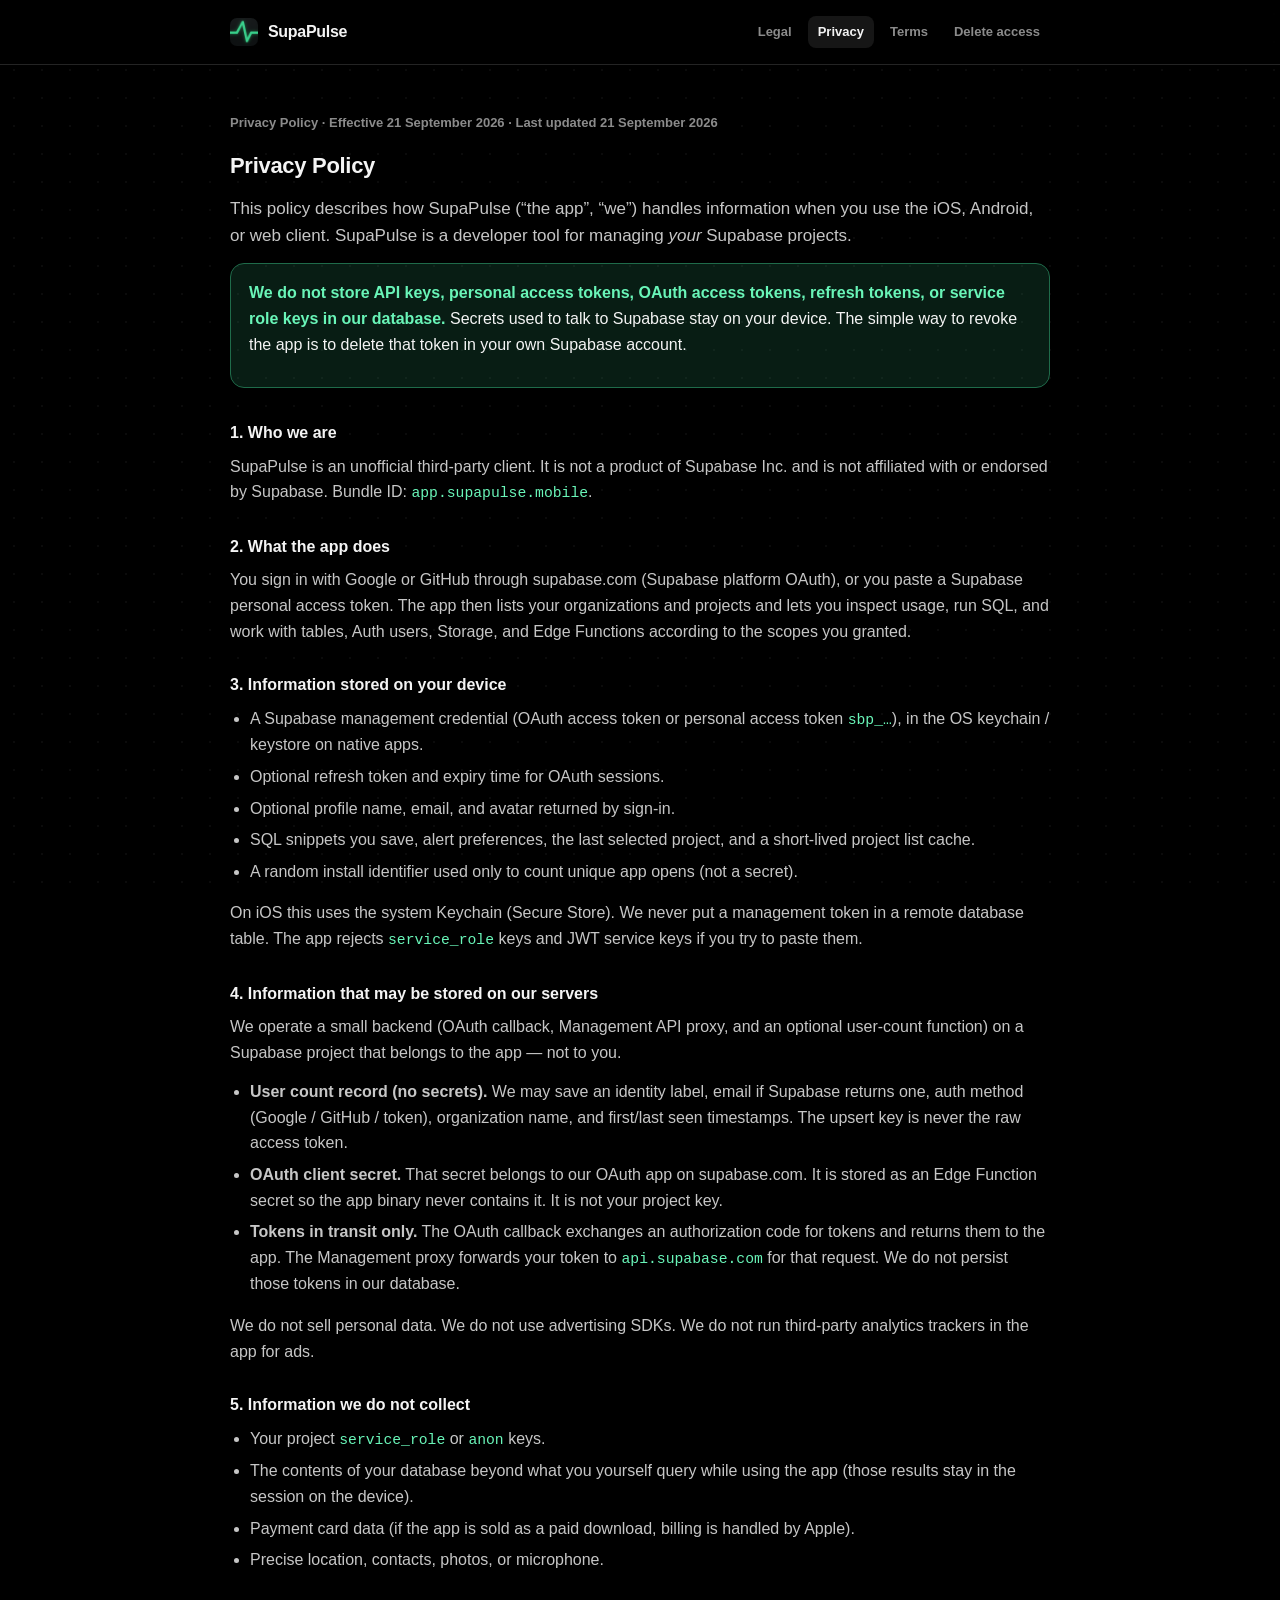
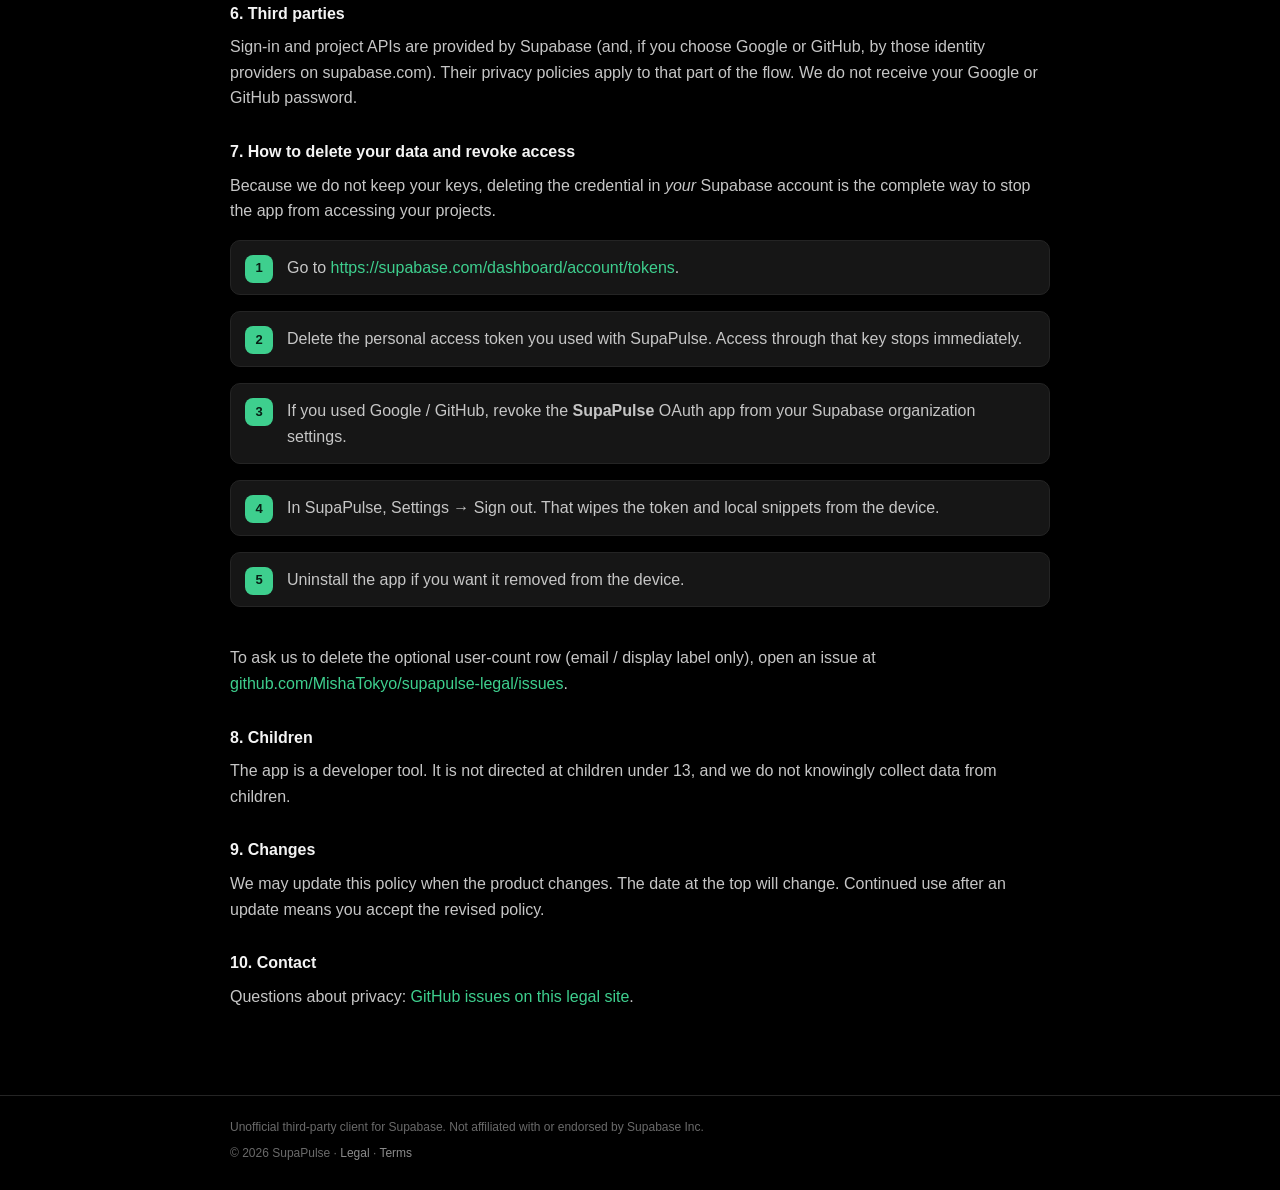
==== privacy.html @ 29752753 "Add SupaPulse legal, privacy, and terms pages for App Store review. Co-authored-by: Cursor <cursorag" ====
<!DOCTYPE html>
<html lang="en">
<head>
  <meta charset="utf-8" />
  <meta name="viewport" content="width=device-width, initial-scale=1" />
  <title>Privacy Policy — SupaPulse</title>
  <meta name="description" content="SupaPulse privacy policy. Access tokens are stored on your device, not in our database." />
  <link rel="icon" href="./favicon.png" />
  <link rel="apple-touch-icon" href="./icon.png" />
  <link rel="stylesheet" href="./styles.css" />
</head>
<body>
  <div class="dots" aria-hidden="true"></div>
  <div class="page">
    <header class="nav">
      <div class="nav-inner">
        <a class="brand" href="./">
          <img src="./icon.png" alt="" width="28" height="28" />
          SupaPulse
        </a>
        <nav class="nav-links">
          <a href="./">Legal</a>
          <a class="active" href="./privacy.html">Privacy</a>
          <a href="./terms.html">Terms</a>
          <a href="./#delete">Delete access</a>
        </nav>
      </div>
    </header>

    <main class="main legal">
      <div class="wrap">
        <p class="updated">Privacy Policy · Effective 21 September 2026 · Last updated 21 September 2026</p>
        <h2>Privacy Policy</h2>
        <p class="lead">
          This policy describes how SupaPulse (“the app”, “we”) handles information when you use the iOS, Android, or web client.
          SupaPulse is a developer tool for managing <em>your</em> Supabase projects.
        </p>

        <div class="notice">
          <p>
            <strong>We do not store API keys, personal access tokens, OAuth access tokens, refresh tokens, or service role keys in our database.</strong>
            Secrets used to talk to Supabase stay on your device. The simple way to revoke the app is to delete that token in your own Supabase account.
          </p>
        </div>

        <section>
          <h3>1. Who we are</h3>
          <p>
            SupaPulse is an unofficial third-party client. It is not a product of Supabase Inc. and is not affiliated with or endorsed by Supabase.
            Bundle ID: <span class="mono">app.supapulse.mobile</span>.
          </p>
        </section>

        <section>
          <h3>2. What the app does</h3>
          <p>
            You sign in with Google or GitHub through supabase.com (Supabase platform OAuth), or you paste a Supabase personal access token.
            The app then lists your organizations and projects and lets you inspect usage, run SQL, and work with tables, Auth users, Storage, and Edge Functions
            according to the scopes you granted.
          </p>
        </section>

        <section>
          <h3>3. Information stored on your device</h3>
          <ul>
            <li>A Supabase management credential (OAuth access token or personal access token <span class="mono">sbp_…</span>), in the OS keychain / keystore on native apps.</li>
            <li>Optional refresh token and expiry time for OAuth sessions.</li>
            <li>Optional profile name, email, and avatar returned by sign-in.</li>
            <li>SQL snippets you save, alert preferences, the last selected project, and a short-lived project list cache.</li>
            <li>A random install identifier used only to count unique app opens (not a secret).</li>
          </ul>
          <p>
            On iOS this uses the system Keychain (Secure Store). We never put a management token in a remote database table.
            The app rejects <span class="mono">service_role</span> keys and JWT service keys if you try to paste them.
          </p>
        </section>

        <section>
          <h3>4. Information that may be stored on our servers</h3>
          <p>
            We operate a small backend (OAuth callback, Management API proxy, and an optional user-count function) on a Supabase project that belongs to the app — not to you.
          </p>
          <ul>
            <li>
              <strong>User count record (no secrets).</strong> We may save an identity label, email if Supabase returns one, auth method (Google / GitHub / token), organization name, and first/last seen timestamps.
              The upsert key is never the raw access token.
            </li>
            <li>
              <strong>OAuth client secret.</strong> That secret belongs to our OAuth app on supabase.com. It is stored as an Edge Function secret so the app binary never contains it. It is not your project key.
            </li>
            <li>
              <strong>Tokens in transit only.</strong> The OAuth callback exchanges an authorization code for tokens and returns them to the app. The Management proxy forwards your token to <span class="mono">api.supabase.com</span> for that request. We do not persist those tokens in our database.
            </li>
          </ul>
          <p>We do not sell personal data. We do not use advertising SDKs. We do not run third-party analytics trackers in the app for ads.</p>
        </section>

        <section>
          <h3>5. Information we do not collect</h3>
          <ul>
            <li>Your project <span class="mono">service_role</span> or <span class="mono">anon</span> keys.</li>
            <li>The contents of your database beyond what you yourself query while using the app (those results stay in the session on the device).</li>
            <li>Payment card data (if the app is sold as a paid download, billing is handled by Apple).</li>
            <li>Precise location, contacts, photos, or microphone.</li>
          </ul>
        </section>

        <section>
          <h3>6. Third parties</h3>
          <p>
            Sign-in and project APIs are provided by Supabase (and, if you choose Google or GitHub, by those identity providers on supabase.com).
            Their privacy policies apply to that part of the flow. We do not receive your Google or GitHub password.
          </p>
        </section>

        <section>
          <h3>7. How to delete your data and revoke access</h3>
          <p>
            Because we do not keep your keys, deleting the credential in <em>your</em> Supabase account is the complete way to stop the app from accessing your projects.
          </p>
          <ol class="steps">
            <li>Go to <a href="https://supabase.com/dashboard/account/tokens" rel="noopener">https://supabase.com/dashboard/account/tokens</a>.</li>
            <li>Delete the personal access token you used with SupaPulse. Access through that key stops immediately.</li>
            <li>If you used Google / GitHub, revoke the <strong>SupaPulse</strong> OAuth app from your Supabase organization settings.</li>
            <li>In SupaPulse, Settings → Sign out. That wipes the token and local snippets from the device.</li>
            <li>Uninstall the app if you want it removed from the device.</li>
          </ol>
          <p>
            To ask us to delete the optional user-count row (email / display label only), open an issue at
            <a href="https://github.com/MishaTokyo/supapulse-legal/issues">github.com/MishaTokyo/supapulse-legal/issues</a>.
          </p>
        </section>

        <section>
          <h3>8. Children</h3>
          <p>The app is a developer tool. It is not directed at children under 13, and we do not knowingly collect data from children.</p>
        </section>

        <section>
          <h3>9. Changes</h3>
          <p>We may update this policy when the product changes. The date at the top will change. Continued use after an update means you accept the revised policy.</p>
        </section>

        <section>
          <h3>10. Contact</h3>
          <p>
            Questions about privacy: <a href="https://github.com/MishaTokyo/supapulse-legal/issues">GitHub issues on this legal site</a>.
          </p>
        </section>
      </div>
    </main>

    <footer class="footer">
      <div class="wrap">
        <span>Unofficial third-party client for Supabase. Not affiliated with or endorsed by Supabase Inc.</span>
        <span>© 2026 SupaPulse · <a href="./">Legal</a> · <a href="./terms.html">Terms</a></span>
      </div>
    </footer>
  </div>
</body>
</html>
---- styles.css ----
:root {
  --bg: #000000;
  --bg-elevated: #0c0c0c;
  --surface: #161616;
  --surface-hover: #1d1d1d;
  --border: #242424;
  --border-strong: #2f2f2f;
  --brand: #3ecf8e;
  --brand-dim: #1f6b4a;
  --brand-soft: rgba(62, 207, 142, 0.14);
  --brand-glow: rgba(62, 207, 142, 0.22);
  --metric: #69f5b8;
  --text: #f4f4f4;
  --text-secondary: #c6c6c6;
  --muted: #8b8b8b;
  --faint: #6a6a6a;
  --danger: #f2555a;
  --on-brand: #082015;
  --login-from: #3ecf8e;
  --login-to: #1f9a66;
  --radius: 10px;
  --radius-lg: 14px;
  --max: 820px;
}

* {
  box-sizing: border-box;
}

html {
  scroll-behavior: smooth;
}

body {
  margin: 0;
  min-height: 100vh;
  background: var(--bg);
  color: var(--text);
  font-family: -apple-system, BlinkMacSystemFont, "Segoe UI", Inter, Roboto, Helvetica, Arial, sans-serif;
  font-size: 16px;
  line-height: 1.6;
  -webkit-font-smoothing: antialiased;
}

a {
  color: var(--brand);
  text-decoration: none;
}

a:hover {
  text-decoration: underline;
}

.dots {
  position: fixed;
  inset: 0;
  pointer-events: none;
  z-index: 0;
  background-image: radial-gradient(rgba(255, 255, 255, 0.045) 0.9px, transparent 1.1px);
  background-size: 28px 28px;
}

.page {
  position: relative;
  z-index: 1;
  min-height: 100vh;
  display: flex;
  flex-direction: column;
}

.nav {
  border-bottom: 1px solid var(--border);
  background: rgba(0, 0, 0, 0.72);
  backdrop-filter: blur(16px);
  position: sticky;
  top: 0;
  z-index: 10;
}

.nav-inner,
.wrap {
  width: min(var(--max), calc(100% - 40px));
  margin: 0 auto;
}

.nav-inner {
  display: flex;
  align-items: center;
  justify-content: space-between;
  gap: 16px;
  min-height: 64px;
}

.brand {
  display: flex;
  align-items: center;
  gap: 10px;
  color: var(--text);
  text-decoration: none;
  font-weight: 700;
  letter-spacing: -0.3px;
}

.brand:hover {
  text-decoration: none;
}

.brand img,
.brand-mark {
  width: 28px;
  height: 28px;
  border-radius: 7px;
}

.nav-links {
  display: flex;
  flex-wrap: wrap;
  gap: 6px;
  justify-content: flex-end;
}

.nav-links a {
  color: var(--muted);
  font-size: 13px;
  font-weight: 600;
  padding: 6px 10px;
  border-radius: 8px;
}

.nav-links a:hover,
.nav-links a.active {
  color: var(--text);
  background: var(--surface);
  text-decoration: none;
}

.hero {
  position: relative;
  overflow: hidden;
  background: linear-gradient(135deg, var(--login-from) 12%, var(--login-to) 100%);
  color: #fff;
  padding: 72px 0 64px;
}

.hero .dots {
  position: absolute;
  background-image: radial-gradient(rgba(255, 255, 255, 0.22) 0.9px, transparent 1.1px);
}

.hero .wrap {
  position: relative;
  z-index: 1;
  text-align: center;
}

.pulse {
  width: 88px;
  height: 88px;
  margin: 0 auto 12px;
}

.hero h1 {
  margin: 0;
  font-size: clamp(32px, 6vw, 42px);
  letter-spacing: -0.9px;
  font-weight: 700;
}

.hero .tagline {
  margin: 12px 0 0;
  font-size: 20px;
  font-weight: 600;
  line-height: 1.4;
}

.hero .modules {
  margin: 14px 0 0;
  color: rgba(8, 32, 21, 0.48);
  font-size: 12px;
  font-weight: 700;
  letter-spacing: 0.4px;
}

.hero-actions {
  display: flex;
  flex-wrap: wrap;
  justify-content: center;
  gap: 10px;
  margin-top: 28px;
}

.btn {
  display: inline-flex;
  align-items: center;
  justify-content: center;
  min-height: 44px;
  padding: 10px 18px;
  border-radius: 10px;
  font-weight: 700;
  font-size: 15px;
  text-decoration: none;
  border: 1px solid transparent;
}

.btn:hover {
  text-decoration: none;
}

.btn-white {
  background: #fff;
  color: var(--on-brand);
}

.btn-dark {
  background: #111;
  color: #fff;
  border-color: rgba(8, 32, 21, 0.2);
}

.btn-ghost {
  background: transparent;
  color: #fff;
  border-color: rgba(255, 255, 255, 0.28);
}

.main {
  flex: 1;
  padding: 48px 0 72px;
}

h2 {
  margin: 0 0 12px;
  font-size: 22px;
  letter-spacing: -0.3px;
}

h3 {
  margin: 28px 0 8px;
  font-size: 16px;
  color: var(--text);
}

p,
li {
  color: var(--text-secondary);
}

.lead {
  font-size: 17px;
  color: var(--text-secondary);
  margin: 0 0 28px;
}

.updated {
  color: var(--muted);
  font-size: 13px;
  font-weight: 600;
  margin: 0 0 24px;
}

.grid {
  display: grid;
  grid-template-columns: repeat(auto-fit, minmax(220px, 1fr));
  gap: 12px;
  margin: 24px 0 36px;
}

.card {
  background: var(--surface);
  border: 1px solid var(--border);
  border-radius: var(--radius-lg);
  padding: 16px 16px 14px;
}

.card h3 {
  margin: 0 0 6px;
  font-size: 15px;
}

.card p {
  margin: 0;
  font-size: 14px;
  color: var(--muted);
}

.card .kicker {
  color: var(--brand);
  font-size: 12px;
  font-weight: 700;
  letter-spacing: 0.3px;
  margin-bottom: 8px;
}

.notice {
  background: var(--brand-soft);
  border: 1px solid var(--brand-dim);
  border-radius: var(--radius-lg);
  padding: 16px 18px;
  margin: 8px 0 32px;
}

.notice strong {
  color: var(--metric);
}

.notice p {
  margin: 0;
  color: var(--text);
}

.steps {
  display: grid;
  gap: 10px;
  margin: 16px 0 32px;
  padding: 0;
  list-style: none;
  counter-reset: step;
}

.steps li {
  counter-increment: step;
  background: var(--surface);
  border: 1px solid var(--border);
  border-radius: var(--radius);
  padding: 14px 16px 14px 56px;
  position: relative;
  color: var(--text-secondary);
}

.steps li::before {
  content: counter(step);
  position: absolute;
  left: 14px;
  top: 14px;
  width: 28px;
  height: 28px;
  border-radius: 8px;
  background: var(--brand);
  color: var(--on-brand);
  font-weight: 700;
  font-size: 13px;
  display: flex;
  align-items: center;
  justify-content: center;
}

.legal p {
  margin: 0 0 14px;
}

.legal ul {
  margin: 0 0 16px;
  padding-left: 20px;
}

.legal li {
  margin: 0 0 6px;
}

.legal section {
  margin-bottom: 8px;
}

hr {
  border: 0;
  border-top: 1px solid var(--border);
  margin: 36px 0;
}

.footer {
  border-top: 1px solid var(--border);
  padding: 22px 0 28px;
  color: var(--faint);
  font-size: 12px;
  line-height: 1.5;
}

.footer .wrap {
  display: flex;
  flex-direction: column;
  gap: 8px;
}

.footer a {
  color: var(--muted);
}

code,
.mono {
  font-family: ui-monospace, SFMono-Regular, Menlo, Monaco, Consolas, "Liberation Mono", monospace;
  font-size: 0.92em;
  color: var(--metric);
}

.pill-row {
  display: flex;
  flex-wrap: wrap;
  gap: 8px;
  margin: 16px 0 0;
}

.pill {
  background: var(--surface);
  border: 1px solid var(--brand-dim);
  color: var(--brand);
  border-radius: 8px;
  padding: 6px 10px;
  font-size: 12px;
  font-weight: 700;
}

@media (max-width: 640px) {
  .nav-inner {
    flex-direction: column;
    align-items: flex-start;
    padding: 12px 0;
  }

  .hero {
    padding: 48px 0 40px;
  }
}
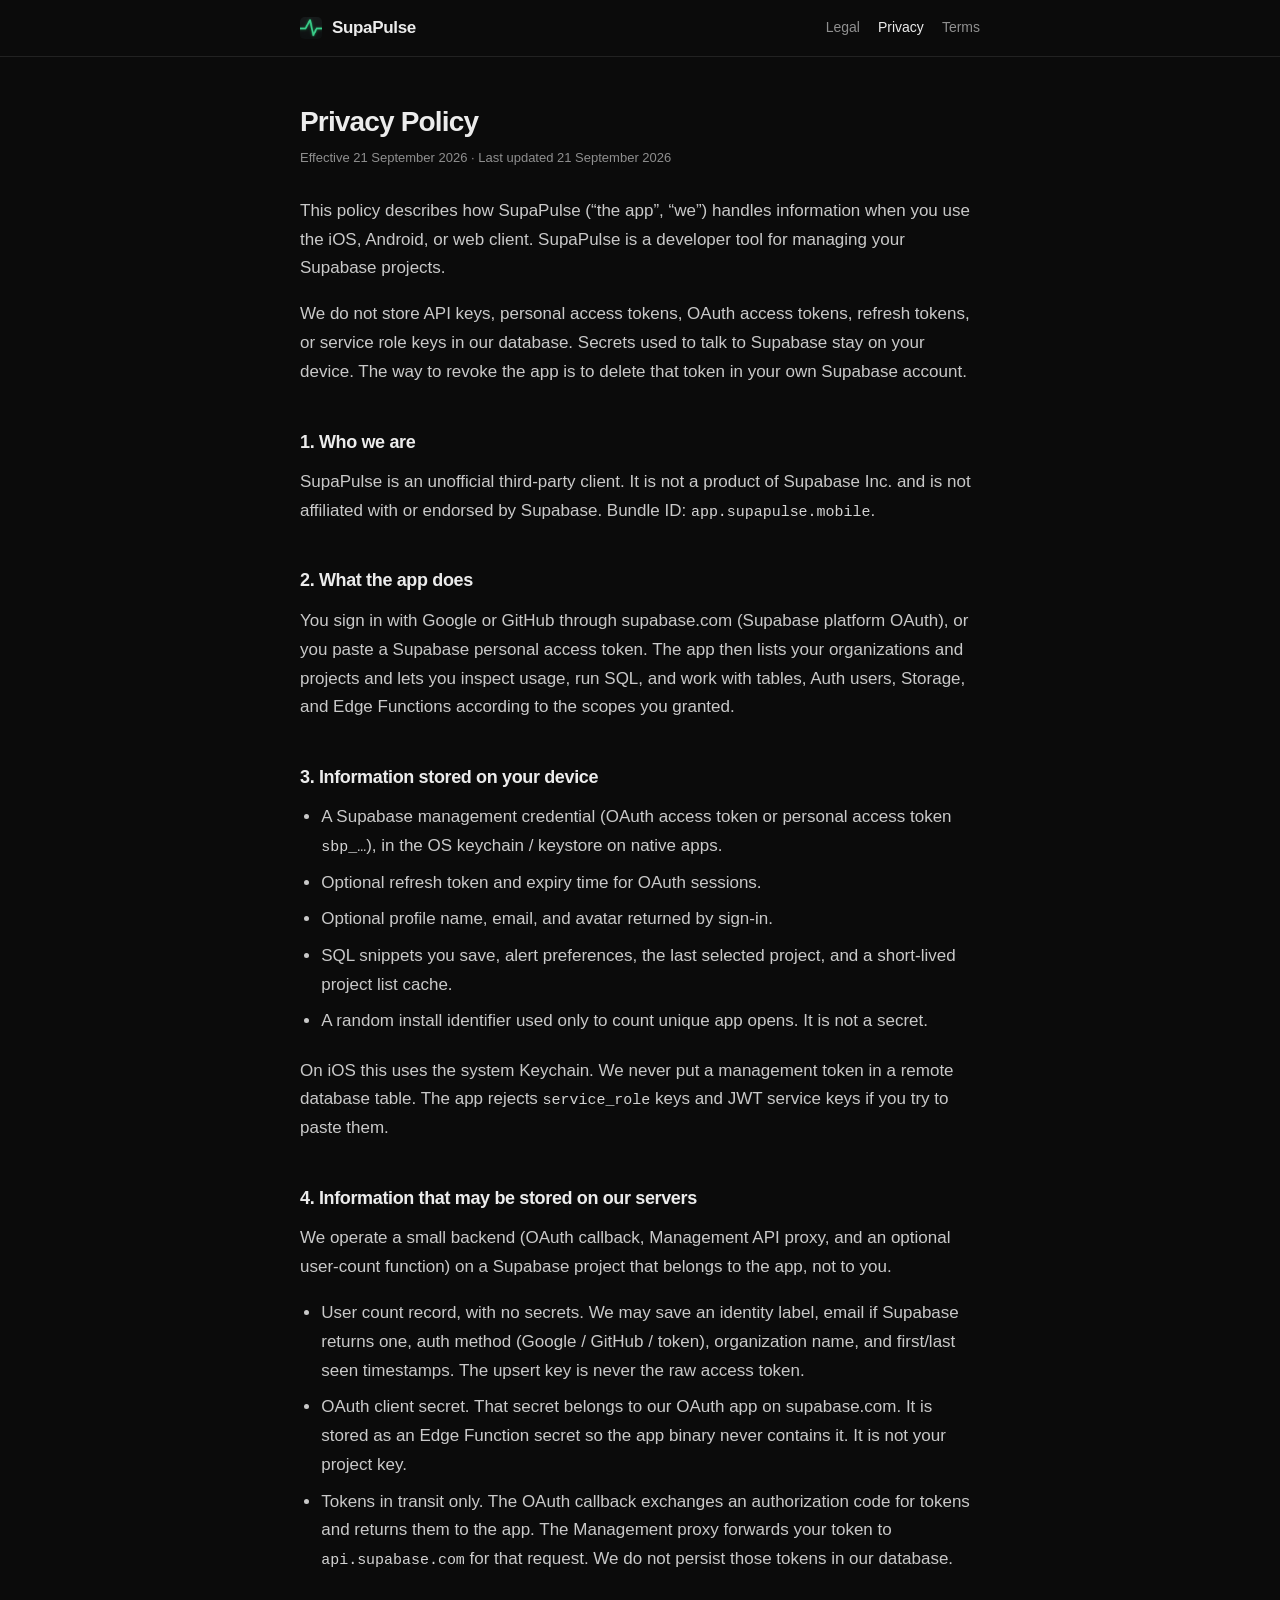
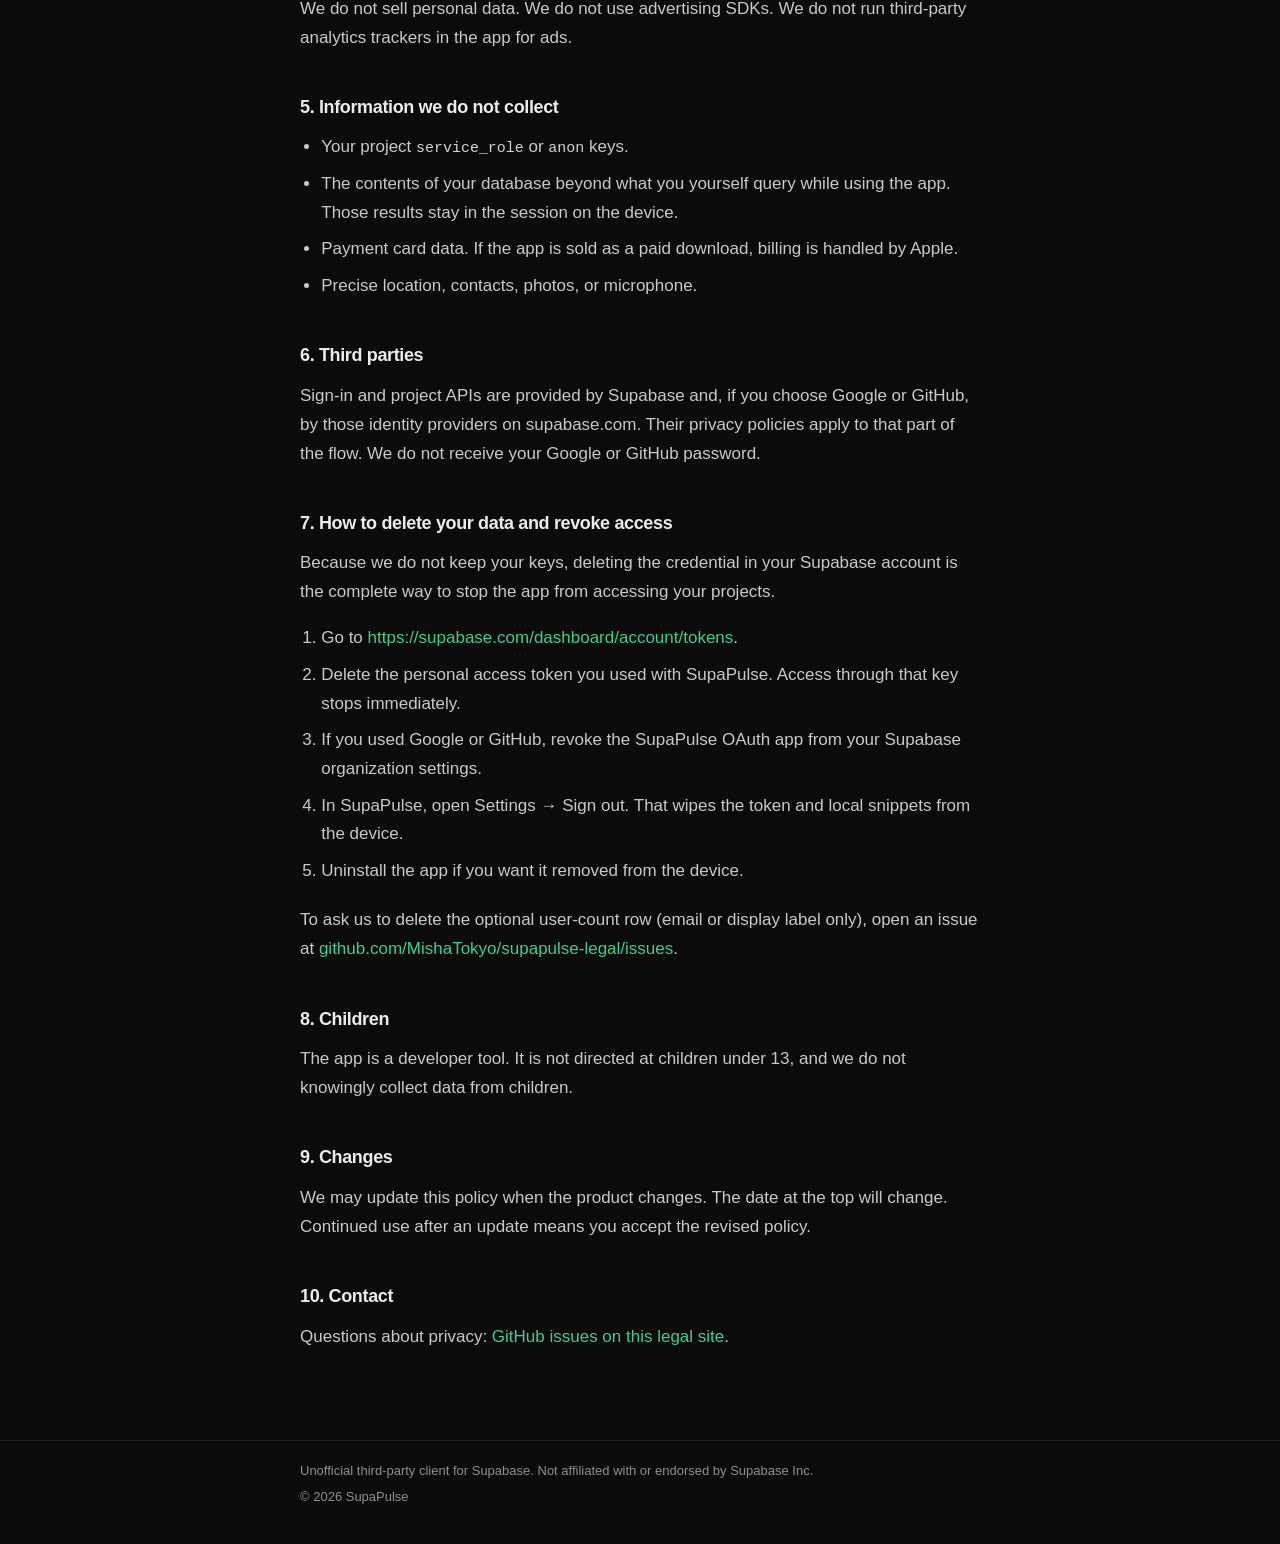
==== commit 818d7f8f: "Simplify legal pages to a document layout. Co-authored-by: Cursor <cursoragent@cursor.com>" ====
--- a/privacy.html
+++ b/privacy.html
@@ -7,155 +7,166 @@
   <meta name="description" content="SupaPulse privacy policy. Access tokens are stored on your device, not in our database." />
   <link rel="icon" href="./favicon.png" />
   <link rel="apple-touch-icon" href="./icon.png" />
-  <link rel="stylesheet" href="./styles.css" />
+  <link rel="stylesheet" href="./styles.css?v=2" />
 </head>
 <body>
-  <div class="dots" aria-hidden="true"></div>
-  <div class="page">
-    <header class="nav">
-      <div class="nav-inner">
-        <a class="brand" href="./">
-          <img src="./icon.png" alt="" width="28" height="28" />
-          SupaPulse
-        </a>
-        <nav class="nav-links">
-          <a href="./">Legal</a>
-          <a class="active" href="./privacy.html">Privacy</a>
-          <a href="./terms.html">Terms</a>
-          <a href="./#delete">Delete access</a>
-        </nav>
-      </div>
-    </header>
+  <header>
+    <div class="wrap">
+      <a class="brand" href="./">
+        <img src="./icon.png" alt="" width="22" height="22" />
+        SupaPulse
+      </a>
+      <nav>
+        <a href="./">Legal</a>
+        <a class="active" href="./privacy.html">Privacy</a>
+        <a href="./terms.html">Terms</a>
+      </nav>
+    </div>
+  </header>
 
-    <main class="main legal">
-      <div class="wrap">
-        <p class="updated">Privacy Policy · Effective 21 September 2026 · Last updated 21 September 2026</p>
-        <h2>Privacy Policy</h2>
-        <p class="lead">
-          This policy describes how SupaPulse (“the app”, “we”) handles information when you use the iOS, Android, or web client.
-          SupaPulse is a developer tool for managing <em>your</em> Supabase projects.
-        </p>
+  <main>
+    <div class="wrap">
+      <h1>Privacy Policy</h1>
+      <p class="meta">Effective 21 September 2026 · Last updated 21 September 2026</p>
 
-        <div class="notice">
-          <p>
-            <strong>We do not store API keys, personal access tokens, OAuth access tokens, refresh tokens, or service role keys in our database.</strong>
-            Secrets used to talk to Supabase stay on your device. The simple way to revoke the app is to delete that token in your own Supabase account.
-          </p>
-        </div>
+      <p>
+        This policy describes how SupaPulse (“the app”, “we”) handles information when you use
+        the iOS, Android, or web client. SupaPulse is a developer tool for managing your
+        Supabase projects.
+      </p>
+      <p>
+        We do not store API keys, personal access tokens, OAuth access tokens, refresh tokens,
+        or service role keys in our database. Secrets used to talk to Supabase stay on your
+        device. The way to revoke the app is to delete that token in your own Supabase account.
+      </p>
 
-        <section>
-          <h3>1. Who we are</h3>
-          <p>
-            SupaPulse is an unofficial third-party client. It is not a product of Supabase Inc. and is not affiliated with or endorsed by Supabase.
-            Bundle ID: <span class="mono">app.supapulse.mobile</span>.
-          </p>
-        </section>
+      <h2>1. Who we are</h2>
+      <p>
+        SupaPulse is an unofficial third-party client. It is not a product of Supabase Inc.
+        and is not affiliated with or endorsed by Supabase. Bundle ID:
+        <code>app.supapulse.mobile</code>.
+      </p>
 
-        <section>
-          <h3>2. What the app does</h3>
-          <p>
-            You sign in with Google or GitHub through supabase.com (Supabase platform OAuth), or you paste a Supabase personal access token.
-            The app then lists your organizations and projects and lets you inspect usage, run SQL, and work with tables, Auth users, Storage, and Edge Functions
-            according to the scopes you granted.
-          </p>
-        </section>
+      <h2>2. What the app does</h2>
+      <p>
+        You sign in with Google or GitHub through supabase.com (Supabase platform OAuth), or
+        you paste a Supabase personal access token. The app then lists your organizations and
+        projects and lets you inspect usage, run SQL, and work with tables, Auth users, Storage,
+        and Edge Functions according to the scopes you granted.
+      </p>
 
-        <section>
-          <h3>3. Information stored on your device</h3>
-          <ul>
-            <li>A Supabase management credential (OAuth access token or personal access token <span class="mono">sbp_…</span>), in the OS keychain / keystore on native apps.</li>
-            <li>Optional refresh token and expiry time for OAuth sessions.</li>
-            <li>Optional profile name, email, and avatar returned by sign-in.</li>
-            <li>SQL snippets you save, alert preferences, the last selected project, and a short-lived project list cache.</li>
-            <li>A random install identifier used only to count unique app opens (not a secret).</li>
-          </ul>
-          <p>
-            On iOS this uses the system Keychain (Secure Store). We never put a management token in a remote database table.
-            The app rejects <span class="mono">service_role</span> keys and JWT service keys if you try to paste them.
-          </p>
-        </section>
+      <h2>3. Information stored on your device</h2>
+      <ul>
+        <li>
+          A Supabase management credential (OAuth access token or personal access token
+          <code>sbp_…</code>), in the OS keychain / keystore on native apps.
+        </li>
+        <li>Optional refresh token and expiry time for OAuth sessions.</li>
+        <li>Optional profile name, email, and avatar returned by sign-in.</li>
+        <li>
+          SQL snippets you save, alert preferences, the last selected project, and a
+          short-lived project list cache.
+        </li>
+        <li>A random install identifier used only to count unique app opens. It is not a secret.</li>
+      </ul>
+      <p>
+        On iOS this uses the system Keychain. We never put a management token in a remote
+        database table. The app rejects <code>service_role</code> keys and JWT service keys
+        if you try to paste them.
+      </p>
 
-        <section>
-          <h3>4. Information that may be stored on our servers</h3>
-          <p>
-            We operate a small backend (OAuth callback, Management API proxy, and an optional user-count function) on a Supabase project that belongs to the app — not to you.
-          </p>
-          <ul>
-            <li>
-              <strong>User count record (no secrets).</strong> We may save an identity label, email if Supabase returns one, auth method (Google / GitHub / token), organization name, and first/last seen timestamps.
-              The upsert key is never the raw access token.
-            </li>
-            <li>
-              <strong>OAuth client secret.</strong> That secret belongs to our OAuth app on supabase.com. It is stored as an Edge Function secret so the app binary never contains it. It is not your project key.
-            </li>
-            <li>
-              <strong>Tokens in transit only.</strong> The OAuth callback exchanges an authorization code for tokens and returns them to the app. The Management proxy forwards your token to <span class="mono">api.supabase.com</span> for that request. We do not persist those tokens in our database.
-            </li>
-          </ul>
-          <p>We do not sell personal data. We do not use advertising SDKs. We do not run third-party analytics trackers in the app for ads.</p>
-        </section>
+      <h2>4. Information that may be stored on our servers</h2>
+      <p>
+        We operate a small backend (OAuth callback, Management API proxy, and an optional
+        user-count function) on a Supabase project that belongs to the app, not to you.
+      </p>
+      <ul>
+        <li>
+          User count record, with no secrets. We may save an identity label, email if
+          Supabase returns one, auth method (Google / GitHub / token), organization name,
+          and first/last seen timestamps. The upsert key is never the raw access token.
+        </li>
+        <li>
+          OAuth client secret. That secret belongs to our OAuth app on supabase.com. It is
+          stored as an Edge Function secret so the app binary never contains it. It is not
+          your project key.
+        </li>
+        <li>
+          Tokens in transit only. The OAuth callback exchanges an authorization code for
+          tokens and returns them to the app. The Management proxy forwards your token to
+          <code>api.supabase.com</code> for that request. We do not persist those tokens
+          in our database.
+        </li>
+      </ul>
+      <p>
+        We do not sell personal data. We do not use advertising SDKs. We do not run
+        third-party analytics trackers in the app for ads.
+      </p>
 
-        <section>
-          <h3>5. Information we do not collect</h3>
-          <ul>
-            <li>Your project <span class="mono">service_role</span> or <span class="mono">anon</span> keys.</li>
-            <li>The contents of your database beyond what you yourself query while using the app (those results stay in the session on the device).</li>
-            <li>Payment card data (if the app is sold as a paid download, billing is handled by Apple).</li>
-            <li>Precise location, contacts, photos, or microphone.</li>
-          </ul>
-        </section>
+      <h2>5. Information we do not collect</h2>
+      <ul>
+        <li>Your project <code>service_role</code> or <code>anon</code> keys.</li>
+        <li>
+          The contents of your database beyond what you yourself query while using the app.
+          Those results stay in the session on the device.
+        </li>
+        <li>Payment card data. If the app is sold as a paid download, billing is handled by Apple.</li>
+        <li>Precise location, contacts, photos, or microphone.</li>
+      </ul>
 
-        <section>
-          <h3>6. Third parties</h3>
-          <p>
-            Sign-in and project APIs are provided by Supabase (and, if you choose Google or GitHub, by those identity providers on supabase.com).
-            Their privacy policies apply to that part of the flow. We do not receive your Google or GitHub password.
-          </p>
-        </section>
+      <h2>6. Third parties</h2>
+      <p>
+        Sign-in and project APIs are provided by Supabase and, if you choose Google or GitHub,
+        by those identity providers on supabase.com. Their privacy policies apply to that part
+        of the flow. We do not receive your Google or GitHub password.
+      </p>
 
-        <section>
-          <h3>7. How to delete your data and revoke access</h3>
-          <p>
-            Because we do not keep your keys, deleting the credential in <em>your</em> Supabase account is the complete way to stop the app from accessing your projects.
-          </p>
-          <ol class="steps">
-            <li>Go to <a href="https://supabase.com/dashboard/account/tokens" rel="noopener">https://supabase.com/dashboard/account/tokens</a>.</li>
-            <li>Delete the personal access token you used with SupaPulse. Access through that key stops immediately.</li>
-            <li>If you used Google / GitHub, revoke the <strong>SupaPulse</strong> OAuth app from your Supabase organization settings.</li>
-            <li>In SupaPulse, Settings → Sign out. That wipes the token and local snippets from the device.</li>
-            <li>Uninstall the app if you want it removed from the device.</li>
-          </ol>
-          <p>
-            To ask us to delete the optional user-count row (email / display label only), open an issue at
-            <a href="https://github.com/MishaTokyo/supapulse-legal/issues">github.com/MishaTokyo/supapulse-legal/issues</a>.
-          </p>
-        </section>
+      <h2>7. How to delete your data and revoke access</h2>
+      <p>
+        Because we do not keep your keys, deleting the credential in your Supabase account
+        is the complete way to stop the app from accessing your projects.
+      </p>
+      <ol>
+        <li>
+          Go to
+          <a href="https://supabase.com/dashboard/account/tokens" rel="noopener">https://supabase.com/dashboard/account/tokens</a>.
+        </li>
+        <li>Delete the personal access token you used with SupaPulse. Access through that key stops immediately.</li>
+        <li>If you used Google or GitHub, revoke the SupaPulse OAuth app from your Supabase organization settings.</li>
+        <li>In SupaPulse, open Settings → Sign out. That wipes the token and local snippets from the device.</li>
+        <li>Uninstall the app if you want it removed from the device.</li>
+      </ol>
+      <p>
+        To ask us to delete the optional user-count row (email or display label only), open an
+        issue at
+        <a href="https://github.com/MishaTokyo/supapulse-legal/issues">github.com/MishaTokyo/supapulse-legal/issues</a>.
+      </p>
 
-        <section>
-          <h3>8. Children</h3>
-          <p>The app is a developer tool. It is not directed at children under 13, and we do not knowingly collect data from children.</p>
-        </section>
+      <h2>8. Children</h2>
+      <p>
+        The app is a developer tool. It is not directed at children under 13, and we do not
+        knowingly collect data from children.
+      </p>
 
-        <section>
-          <h3>9. Changes</h3>
-          <p>We may update this policy when the product changes. The date at the top will change. Continued use after an update means you accept the revised policy.</p>
-        </section>
+      <h2>9. Changes</h2>
+      <p>
+        We may update this policy when the product changes. The date at the top will change.
+        Continued use after an update means you accept the revised policy.
+      </p>
 
-        <section>
-          <h3>10. Contact</h3>
-          <p>
-            Questions about privacy: <a href="https://github.com/MishaTokyo/supapulse-legal/issues">GitHub issues on this legal site</a>.
-          </p>
-        </section>
-      </div>
-    </main>
+      <h2>10. Contact</h2>
+      <p>
+        Questions about privacy:
+        <a href="https://github.com/MishaTokyo/supapulse-legal/issues">GitHub issues on this legal site</a>.
+      </p>
+    </div>
+  </main>
 
-    <footer class="footer">
-      <div class="wrap">
-        <span>Unofficial third-party client for Supabase. Not affiliated with or endorsed by Supabase Inc.</span>
-        <span>© 2026 SupaPulse · <a href="./">Legal</a> · <a href="./terms.html">Terms</a></span>
-      </div>
-    </footer>
-  </div>
+  <footer>
+    <div class="wrap">
+      <p>Unofficial third-party client for Supabase. Not affiliated with or endorsed by Supabase Inc.</p>
+      <p>© 2026 SupaPulse</p>
+    </div>
+  </footer>
 </body>
 </html>
--- a/styles.css
+++ b/styles.css
@@ -1,26 +1,9 @@
 :root {
-  --bg: #000000;
-  --bg-elevated: #0c0c0c;
-  --surface: #161616;
-  --surface-hover: #1d1d1d;
-  --border: #242424;
-  --border-strong: #2f2f2f;
-  --brand: #3ecf8e;
-  --brand-dim: #1f6b4a;
-  --brand-soft: rgba(62, 207, 142, 0.14);
-  --brand-glow: rgba(62, 207, 142, 0.22);
-  --metric: #69f5b8;
-  --text: #f4f4f4;
-  --text-secondary: #c6c6c6;
-  --muted: #8b8b8b;
-  --faint: #6a6a6a;
-  --danger: #f2555a;
-  --on-brand: #082015;
-  --login-from: #3ecf8e;
-  --login-to: #1f9a66;
-  --radius: 10px;
-  --radius-lg: 14px;
-  --max: 820px;
+  --bg: #0b0b0b;
+  --text: #ececec;
+  --muted: #8f8f8f;
+  --line: #222;
+  --link: #3ecf8e;
 }
 
 * {
@@ -33,17 +16,14 @@
 
 body {
   margin: 0;
-  min-height: 100vh;
   background: var(--bg);
   color: var(--text);
-  font-family: -apple-system, BlinkMacSystemFont, "Segoe UI", Inter, Roboto, Helvetica, Arial, sans-serif;
-  font-size: 16px;
-  line-height: 1.6;
+  font: 17px/1.7 -apple-system, BlinkMacSystemFont, "Segoe UI", Helvetica, Arial, sans-serif;
   -webkit-font-smoothing: antialiased;
 }
 
 a {
-  color: var(--brand);
+  color: var(--link);
   text-decoration: none;
 }
 
@@ -51,44 +31,21 @@
   text-decoration: underline;
 }
 
-.dots {
-  position: fixed;
-  inset: 0;
-  pointer-events: none;
-  z-index: 0;
-  background-image: radial-gradient(rgba(255, 255, 255, 0.045) 0.9px, transparent 1.1px);
-  background-size: 28px 28px;
-}
-
-.page {
-  position: relative;
-  z-index: 1;
-  min-height: 100vh;
-  display: flex;
-  flex-direction: column;
-}
-
-.nav {
-  border-bottom: 1px solid var(--border);
-  background: rgba(0, 0, 0, 0.72);
-  backdrop-filter: blur(16px);
-  position: sticky;
-  top: 0;
-  z-index: 10;
-}
-
-.nav-inner,
 .wrap {
-  width: min(var(--max), calc(100% - 40px));
+  width: min(680px, calc(100% - 48px));
   margin: 0 auto;
 }
 
-.nav-inner {
+header {
+  border-bottom: 1px solid var(--line);
+}
+
+header .wrap {
   display: flex;
   align-items: center;
   justify-content: space-between;
   gap: 16px;
-  min-height: 64px;
+  min-height: 56px;
 }
 
 .brand {
@@ -96,327 +53,109 @@
   align-items: center;
   gap: 10px;
   color: var(--text);
-  text-decoration: none;
-  font-weight: 700;
-  letter-spacing: -0.3px;
+  font-weight: 600;
+  letter-spacing: -0.02em;
 }
 
 .brand:hover {
   text-decoration: none;
 }
 
-.brand img,
-.brand-mark {
-  width: 28px;
-  height: 28px;
-  border-radius: 7px;
+.brand img {
+  width: 22px;
+  height: 22px;
+  border-radius: 5px;
 }
 
-.nav-links {
+nav {
   display: flex;
-  flex-wrap: wrap;
-  gap: 6px;
-  justify-content: flex-end;
+  gap: 18px;
+  font-size: 14px;
 }
 
-.nav-links a {
+nav a {
   color: var(--muted);
-  font-size: 13px;
-  font-weight: 600;
-  padding: 6px 10px;
-  border-radius: 8px;
 }
 
-.nav-links a:hover,
-.nav-links a.active {
+nav a:hover,
+nav a.active {
   color: var(--text);
-  background: var(--surface);
   text-decoration: none;
 }
 
-.hero {
-  position: relative;
-  overflow: hidden;
-  background: linear-gradient(135deg, var(--login-from) 12%, var(--login-to) 100%);
-  color: #fff;
-  padding: 72px 0 64px;
-}
-
-.hero .dots {
-  position: absolute;
-  background-image: radial-gradient(rgba(255, 255, 255, 0.22) 0.9px, transparent 1.1px);
-}
-
-.hero .wrap {
-  position: relative;
-  z-index: 1;
-  text-align: center;
-}
-
-.pulse {
-  width: 88px;
-  height: 88px;
-  margin: 0 auto 12px;
-}
-
-.hero h1 {
-  margin: 0;
-  font-size: clamp(32px, 6vw, 42px);
-  letter-spacing: -0.9px;
-  font-weight: 700;
-}
-
-.hero .tagline {
-  margin: 12px 0 0;
-  font-size: 20px;
-  font-weight: 600;
-  line-height: 1.4;
-}
-
-.hero .modules {
-  margin: 14px 0 0;
-  color: rgba(8, 32, 21, 0.48);
-  font-size: 12px;
-  font-weight: 700;
-  letter-spacing: 0.4px;
-}
-
-.hero-actions {
-  display: flex;
-  flex-wrap: wrap;
-  justify-content: center;
-  gap: 10px;
-  margin-top: 28px;
-}
-
-.btn {
-  display: inline-flex;
-  align-items: center;
-  justify-content: center;
-  min-height: 44px;
-  padding: 10px 18px;
-  border-radius: 10px;
-  font-weight: 700;
-  font-size: 15px;
-  text-decoration: none;
-  border: 1px solid transparent;
-}
-
-.btn:hover {
-  text-decoration: none;
-}
-
-.btn-white {
-  background: #fff;
-  color: var(--on-brand);
-}
-
-.btn-dark {
-  background: #111;
-  color: #fff;
-  border-color: rgba(8, 32, 21, 0.2);
-}
-
-.btn-ghost {
-  background: transparent;
-  color: #fff;
-  border-color: rgba(255, 255, 255, 0.28);
-}
-
-.main {
-  flex: 1;
+main {
   padding: 48px 0 72px;
 }
 
-h2 {
-  margin: 0 0 12px;
-  font-size: 22px;
-  letter-spacing: -0.3px;
+h1 {
+  margin: 0 0 8px;
+  font-size: 28px;
+  font-weight: 600;
+  letter-spacing: -0.03em;
+  line-height: 1.2;
 }
 
-h3 {
-  margin: 28px 0 8px;
-  font-size: 16px;
-  color: var(--text);
+h2 {
+  margin: 2.2em 0 0.6em;
+  font-size: 18px;
+  font-weight: 600;
+  letter-spacing: -0.02em;
 }
 
 p,
 li {
-  color: var(--text-secondary);
+  color: #c9c9c9;
 }
 
-.lead {
-  font-size: 17px;
-  color: var(--text-secondary);
-  margin: 0 0 28px;
+p {
+  margin: 0 0 1em;
 }
 
-.updated {
+.meta {
+  margin: 0 0 28px;
   color: var(--muted);
   font-size: 13px;
-  font-weight: 600;
-  margin: 0 0 24px;
 }
 
-.grid {
-  display: grid;
-  grid-template-columns: repeat(auto-fit, minmax(220px, 1fr));
-  gap: 12px;
-  margin: 24px 0 36px;
+ul,
+ol {
+  margin: 0 0 1.2em;
+  padding-left: 1.25em;
 }
 
-.card {
-  background: var(--surface);
-  border: 1px solid var(--border);
-  border-radius: var(--radius-lg);
-  padding: 16px 16px 14px;
+li {
+  margin: 0 0 0.45em;
 }
 
-.card h3 {
-  margin: 0 0 6px;
-  font-size: 15px;
+code {
+  font-family: ui-monospace, SFMono-Regular, Menlo, Monaco, Consolas, monospace;
+  font-size: 0.88em;
+  color: #d4d4d4;
 }
 
-.card p {
-  margin: 0;
-  font-size: 14px;
+footer {
+  border-top: 1px solid var(--line);
+  padding: 20px 0 32px;
   color: var(--muted);
-}
-
-.card .kicker {
-  color: var(--brand);
-  font-size: 12px;
-  font-weight: 700;
-  letter-spacing: 0.3px;
-  margin-bottom: 8px;
-}
-
-.notice {
-  background: var(--brand-soft);
-  border: 1px solid var(--brand-dim);
-  border-radius: var(--radius-lg);
-  padding: 16px 18px;
-  margin: 8px 0 32px;
-}
-
-.notice strong {
-  color: var(--metric);
-}
-
-.notice p {
-  margin: 0;
-  color: var(--text);
-}
-
-.steps {
-  display: grid;
-  gap: 10px;
-  margin: 16px 0 32px;
-  padding: 0;
-  list-style: none;
-  counter-reset: step;
-}
-
-.steps li {
-  counter-increment: step;
-  background: var(--surface);
-  border: 1px solid var(--border);
-  border-radius: var(--radius);
-  padding: 14px 16px 14px 56px;
-  position: relative;
-  color: var(--text-secondary);
-}
-
-.steps li::before {
-  content: counter(step);
-  position: absolute;
-  left: 14px;
-  top: 14px;
-  width: 28px;
-  height: 28px;
-  border-radius: 8px;
-  background: var(--brand);
-  color: var(--on-brand);
-  font-weight: 700;
   font-size: 13px;
-  display: flex;
-  align-items: center;
-  justify-content: center;
-}
-
-.legal p {
-  margin: 0 0 14px;
-}
-
-.legal ul {
-  margin: 0 0 16px;
-  padding-left: 20px;
-}
-
-.legal li {
-  margin: 0 0 6px;
-}
-
-.legal section {
-  margin-bottom: 8px;
-}
-
-hr {
-  border: 0;
-  border-top: 1px solid var(--border);
-  margin: 36px 0;
-}
-
-.footer {
-  border-top: 1px solid var(--border);
-  padding: 22px 0 28px;
-  color: var(--faint);
-  font-size: 12px;
   line-height: 1.5;
 }
 
-.footer .wrap {
-  display: flex;
-  flex-direction: column;
-  gap: 8px;
+footer p {
+  margin: 0 0 6px;
+  color: var(--muted);
+  font-size: 13px;
 }
 
-.footer a {
-  color: var(--muted);
-}
-
-code,
-.mono {
-  font-family: ui-monospace, SFMono-Regular, Menlo, Monaco, Consolas, "Liberation Mono", monospace;
-  font-size: 0.92em;
-  color: var(--metric);
-}
-
-.pill-row {
-  display: flex;
-  flex-wrap: wrap;
-  gap: 8px;
-  margin: 16px 0 0;
-}
-
-.pill {
-  background: var(--surface);
-  border: 1px solid var(--brand-dim);
-  color: var(--brand);
-  border-radius: 8px;
-  padding: 6px 10px;
-  font-size: 12px;
-  font-weight: 700;
-}
-
-@media (max-width: 640px) {
-  .nav-inner {
+@media (max-width: 560px) {
+  header .wrap {
     flex-direction: column;
     align-items: flex-start;
-    padding: 12px 0;
+    padding: 14px 0;
+    gap: 10px;
   }
 
-  .hero {
-    padding: 48px 0 40px;
+  main {
+    padding-top: 32px;
   }
 }
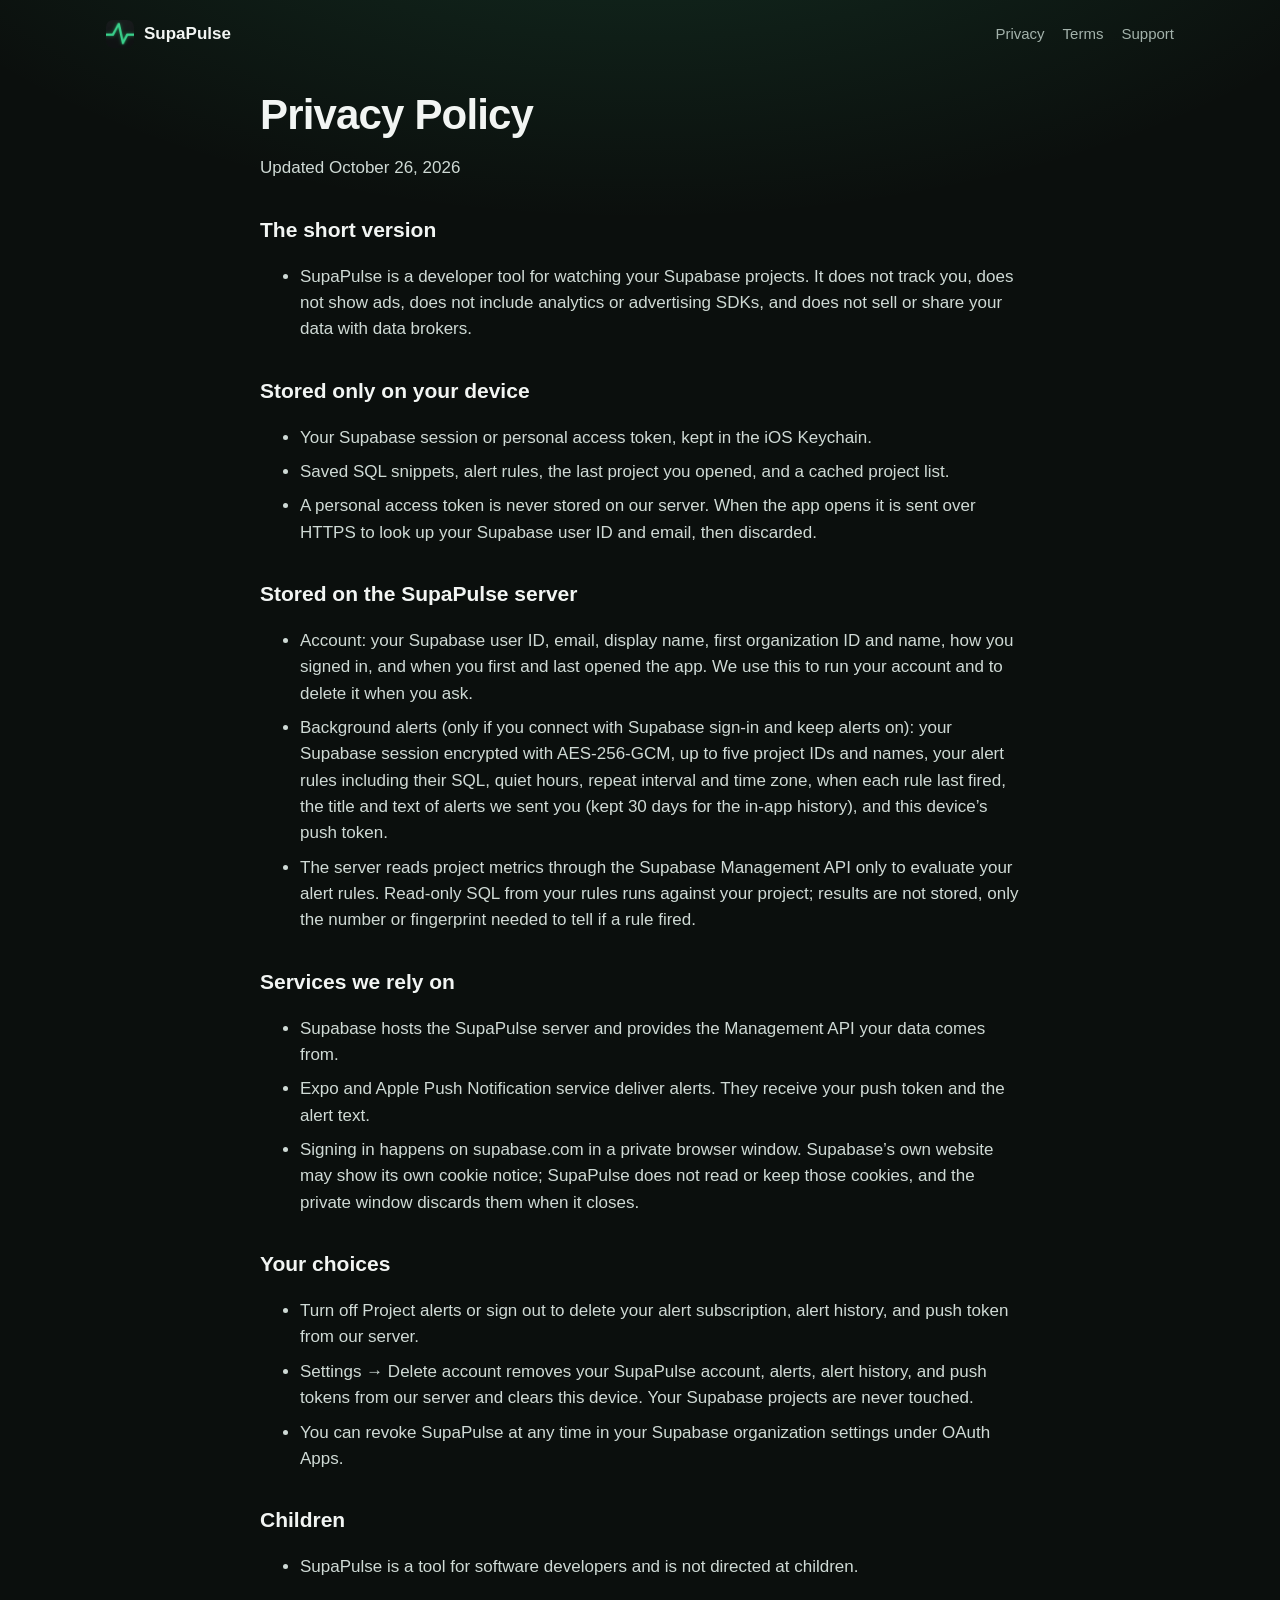
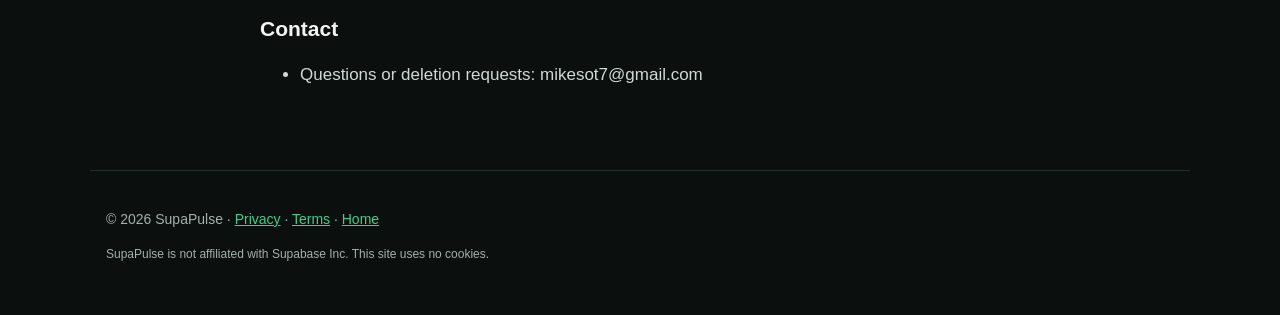
==== commit 777d8b4a: "Replace legal pages with the SupaPulse site: landing, privacy, terms, support. Privacy and terms now" ====
--- a/privacy.html
+++ b/privacy.html
@@ -1,172 +1,26 @@
-<!DOCTYPE html>
+<!doctype html>
 <html lang="en">
 <head>
-  <meta charset="utf-8" />
-  <meta name="viewport" content="width=device-width, initial-scale=1" />
-  <title>Privacy Policy — SupaPulse</title>
-  <meta name="description" content="SupaPulse privacy policy. Access tokens are stored on your device, not in our database." />
-  <link rel="icon" href="./favicon.png" />
-  <link rel="apple-touch-icon" href="./icon.png" />
-  <link rel="stylesheet" href="./styles.css?v=2" />
+  <meta charset="utf-8">
+  <meta name="viewport" content="width=device-width, initial-scale=1, viewport-fit=cover">
+  <title>SupaPulse Privacy Policy</title>
+  <meta name="description" content="What SupaPulse stores, why, and how to delete it.">
+  <link rel="icon" href="img/icon.png">
+  <link rel="stylesheet" href="styles.css">
 </head>
 <body>
-  <header>
-    <div class="wrap">
-      <a class="brand" href="./">
-        <img src="./icon.png" alt="" width="22" height="22" />
-        SupaPulse
-      </a>
-      <nav>
-        <a href="./">Legal</a>
-        <a class="active" href="./privacy.html">Privacy</a>
-        <a href="./terms.html">Terms</a>
-      </nav>
-    </div>
+  <header class="nav">
+    <a class="brand" href="./"><img src="img/icon.png" alt="" width="28" height="28"> SupaPulse</a>
+    <nav>
+      <a href="privacy.html">Privacy</a>
+      <a href="terms.html">Terms</a>
+      <a href="support.html">Support</a>
+    </nav>
   </header>
-
-  <main>
-    <div class="wrap">
-      <h1>Privacy Policy</h1>
-      <p class="meta">Effective 21 September 2026 · Last updated 21 September 2026</p>
-
-      <p>
-        This policy describes how SupaPulse (“the app”, “we”) handles information when you use
-        the iOS, Android, or web client. SupaPulse is a developer tool for managing your
-        Supabase projects.
-      </p>
-      <p>
-        We do not store API keys, personal access tokens, OAuth access tokens, refresh tokens,
-        or service role keys in our database. Secrets used to talk to Supabase stay on your
-        device. The way to revoke the app is to delete that token in your own Supabase account.
-      </p>
-
-      <h2>1. Who we are</h2>
-      <p>
-        SupaPulse is an unofficial third-party client. It is not a product of Supabase Inc.
-        and is not affiliated with or endorsed by Supabase. Bundle ID:
-        <code>app.supapulse.mobile</code>.
-      </p>
-
-      <h2>2. What the app does</h2>
-      <p>
-        You sign in with Google or GitHub through supabase.com (Supabase platform OAuth), or
-        you paste a Supabase personal access token. The app then lists your organizations and
-        projects and lets you inspect usage, run SQL, and work with tables, Auth users, Storage,
-        and Edge Functions according to the scopes you granted.
-      </p>
-
-      <h2>3. Information stored on your device</h2>
-      <ul>
-        <li>
-          A Supabase management credential (OAuth access token or personal access token
-          <code>sbp_…</code>), in the OS keychain / keystore on native apps.
-        </li>
-        <li>Optional refresh token and expiry time for OAuth sessions.</li>
-        <li>Optional profile name, email, and avatar returned by sign-in.</li>
-        <li>
-          SQL snippets you save, alert preferences, the last selected project, and a
-          short-lived project list cache.
-        </li>
-        <li>A random install identifier used only to count unique app opens. It is not a secret.</li>
-      </ul>
-      <p>
-        On iOS this uses the system Keychain. We never put a management token in a remote
-        database table. The app rejects <code>service_role</code> keys and JWT service keys
-        if you try to paste them.
-      </p>
-
-      <h2>4. Information that may be stored on our servers</h2>
-      <p>
-        We operate a small backend (OAuth callback, Management API proxy, and an optional
-        user-count function) on a Supabase project that belongs to the app, not to you.
-      </p>
-      <ul>
-        <li>
-          User count record, with no secrets. We may save an identity label, email if
-          Supabase returns one, auth method (Google / GitHub / token), organization name,
-          and first/last seen timestamps. The upsert key is never the raw access token.
-        </li>
-        <li>
-          OAuth client secret. That secret belongs to our OAuth app on supabase.com. It is
-          stored as an Edge Function secret so the app binary never contains it. It is not
-          your project key.
-        </li>
-        <li>
-          Tokens in transit only. The OAuth callback exchanges an authorization code for
-          tokens and returns them to the app. The Management proxy forwards your token to
-          <code>api.supabase.com</code> for that request. We do not persist those tokens
-          in our database.
-        </li>
-      </ul>
-      <p>
-        We do not sell personal data. We do not use advertising SDKs. We do not run
-        third-party analytics trackers in the app for ads.
-      </p>
-
-      <h2>5. Information we do not collect</h2>
-      <ul>
-        <li>Your project <code>service_role</code> or <code>anon</code> keys.</li>
-        <li>
-          The contents of your database beyond what you yourself query while using the app.
-          Those results stay in the session on the device.
-        </li>
-        <li>Payment card data. If the app is sold as a paid download, billing is handled by Apple.</li>
-        <li>Precise location, contacts, photos, or microphone.</li>
-      </ul>
-
-      <h2>6. Third parties</h2>
-      <p>
-        Sign-in and project APIs are provided by Supabase and, if you choose Google or GitHub,
-        by those identity providers on supabase.com. Their privacy policies apply to that part
-        of the flow. We do not receive your Google or GitHub password.
-      </p>
-
-      <h2>7. How to delete your data and revoke access</h2>
-      <p>
-        Because we do not keep your keys, deleting the credential in your Supabase account
-        is the complete way to stop the app from accessing your projects.
-      </p>
-      <ol>
-        <li>
-          Go to
-          <a href="https://supabase.com/dashboard/account/tokens" rel="noopener">https://supabase.com/dashboard/account/tokens</a>.
-        </li>
-        <li>Delete the personal access token you used with SupaPulse. Access through that key stops immediately.</li>
-        <li>If you used Google or GitHub, revoke the SupaPulse OAuth app from your Supabase organization settings.</li>
-        <li>In SupaPulse, open Settings → Sign out. That wipes the token and local snippets from the device.</li>
-        <li>Uninstall the app if you want it removed from the device.</li>
-      </ol>
-      <p>
-        To ask us to delete the optional user-count row (email or display label only), open an
-        issue at
-        <a href="https://github.com/MishaTokyo/supapulse-legal/issues">github.com/MishaTokyo/supapulse-legal/issues</a>.
-      </p>
-
-      <h2>8. Children</h2>
-      <p>
-        The app is a developer tool. It is not directed at children under 13, and we do not
-        knowingly collect data from children.
-      </p>
-
-      <h2>9. Changes</h2>
-      <p>
-        We may update this policy when the product changes. The date at the top will change.
-        Continued use after an update means you accept the revised policy.
-      </p>
-
-      <h2>10. Contact</h2>
-      <p>
-        Questions about privacy:
-        <a href="https://github.com/MishaTokyo/supapulse-legal/issues">GitHub issues on this legal site</a>.
-      </p>
-    </div>
-  </main>
-
+  <main class="doc"><h1>Privacy Policy</h1><p>Updated October 26, 2026</p><h2>The short version</h2><ul><li>SupaPulse is a developer tool for watching your Supabase projects. It does not track you, does not show ads, does not include analytics or advertising SDKs, and does not sell or share your data with data brokers.</li></ul><h2>Stored only on your device</h2><ul><li>Your Supabase session or personal access token, kept in the iOS Keychain.</li><li>Saved SQL snippets, alert rules, the last project you opened, and a cached project list.</li><li>A personal access token is never stored on our server. When the app opens it is sent over HTTPS to look up your Supabase user ID and email, then discarded.</li></ul><h2>Stored on the SupaPulse server</h2><ul><li>Account: your Supabase user ID, email, display name, first organization ID and name, how you signed in, and when you first and last opened the app. We use this to run your account and to delete it when you ask.</li><li>Background alerts (only if you connect with Supabase sign-in and keep alerts on): your Supabase session encrypted with AES-256-GCM, up to five project IDs and names, your alert rules including their SQL, quiet hours, repeat interval and time zone, when each rule last fired, the title and text of alerts we sent you (kept 30 days for the in-app history), and this device’s push token.</li><li>The server reads project metrics through the Supabase Management API only to evaluate your alert rules. Read-only SQL from your rules runs against your project; results are not stored, only the number or fingerprint needed to tell if a rule fired.</li></ul><h2>Services we rely on</h2><ul><li>Supabase hosts the SupaPulse server and provides the Management API your data comes from.</li><li>Expo and Apple Push Notification service deliver alerts. They receive your push token and the alert text.</li><li>Signing in happens on supabase.com in a private browser window. Supabase’s own website may show its own cookie notice; SupaPulse does not read or keep those cookies, and the private window discards them when it closes.</li></ul><h2>Your choices</h2><ul><li>Turn off Project alerts or sign out to delete your alert subscription, alert history, and push token from our server.</li><li>Settings → Delete account removes your SupaPulse account, alerts, alert history, and push tokens from our server and clears this device. Your Supabase projects are never touched.</li><li>You can revoke SupaPulse at any time in your Supabase organization settings under OAuth Apps.</li></ul><h2>Children</h2><ul><li>SupaPulse is a tool for software developers and is not directed at children.</li></ul><h2>Contact</h2><ul><li>Questions or deletion requests: mikesot7@gmail.com</li></ul></main>
   <footer>
-    <div class="wrap">
-      <p>Unofficial third-party client for Supabase. Not affiliated with or endorsed by Supabase Inc.</p>
-      <p>© 2026 SupaPulse</p>
-    </div>
+    <p>© 2026 SupaPulse · <a href="privacy.html">Privacy</a> · <a href="terms.html">Terms</a> · <a href="./">Home</a></p>
+    <p class="fine">SupaPulse is not affiliated with Supabase Inc. This site uses no cookies.</p>
   </footer>
 </body>
 </html>
--- a/styles.css
+++ b/styles.css
@@ -1,9 +1,12 @@
 :root {
-  --bg: #0b0b0b;
-  --text: #ececec;
-  --muted: #8f8f8f;
-  --line: #222;
-  --link: #3ecf8e;
+  --bg: #0b0f0d;
+  --surface: #141a17;
+  --border: #22302a;
+  --text: #f2f5f3;
+  --muted: #a3b2ab;
+  --brand: #3ecf8e;
+  --on-brand: #082015;
+  color-scheme: dark;
 }
 
 * {
@@ -11,41 +14,34 @@
 }
 
 html {
-  scroll-behavior: smooth;
+  -webkit-text-size-adjust: 100%;
 }
 
 body {
   margin: 0;
-  background: var(--bg);
+  background: radial-gradient(1200px 600px at 50% -200px, rgba(62, 207, 142, 0.18), transparent 70%), var(--bg);
   color: var(--text);
-  font: 17px/1.7 -apple-system, BlinkMacSystemFont, "Segoe UI", Helvetica, Arial, sans-serif;
-  -webkit-font-smoothing: antialiased;
+  font: 17px/1.55 -apple-system, BlinkMacSystemFont, 'SF Pro Text', 'Segoe UI', Roboto, sans-serif;
 }
 
 a {
-  color: var(--link);
-  text-decoration: none;
-}
-
-a:hover {
-  text-decoration: underline;
-}
-
-.wrap {
-  width: min(680px, calc(100% - 48px));
-  margin: 0 auto;
-}
-
-header {
-  border-bottom: 1px solid var(--line);
-}
-
-header .wrap {
+  color: var(--brand);
+}
+
+img {
+  max-width: 100%;
+  height: auto;
+  display: block;
+}
+
+.nav {
   display: flex;
   align-items: center;
   justify-content: space-between;
   gap: 16px;
-  min-height: 56px;
+  max-width: 1100px;
+  margin: 0 auto;
+  padding: 20px 16px;
 }
 
 .brand {
@@ -53,109 +49,213 @@
   align-items: center;
   gap: 10px;
   color: var(--text);
+  font-weight: 700;
+  text-decoration: none;
+}
+
+.brand img {
+  border-radius: 7px;
+}
+
+.nav nav {
+  display: flex;
+  gap: 18px;
+  font-size: 15px;
+}
+
+.nav nav a {
+  color: var(--muted);
+  text-decoration: none;
+}
+
+.nav nav a:hover {
+  color: var(--text);
+}
+
+main {
+  max-width: 1100px;
+  margin: 0 auto;
+  padding: 0 16px;
+}
+
+.hero {
+  display: grid;
+  grid-template-columns: 1.1fr 0.9fr;
+  gap: 48px;
+  align-items: center;
+  padding: 48px 0 32px;
+}
+
+.eyebrow {
+  color: var(--brand);
   font-weight: 600;
+  font-size: 15px;
+  margin: 0 0 12px;
+}
+
+h1 {
+  font-size: clamp(34px, 5vw, 56px);
+  line-height: 1.08;
   letter-spacing: -0.02em;
-}
-
-.brand:hover {
+  margin: 0 0 18px;
+}
+
+.lead {
+  color: var(--muted);
+  font-size: 20px;
+  margin: 0 0 28px;
+  max-width: 34em;
+}
+
+.cta {
+  display: flex;
+  flex-wrap: wrap;
+  align-items: center;
+  gap: 14px 18px;
+}
+
+.button {
+  display: inline-block;
+  background: var(--brand);
+  color: var(--on-brand);
+  font-weight: 700;
+  padding: 14px 22px;
+  border-radius: 12px;
   text-decoration: none;
 }
 
-.brand img {
-  width: 22px;
-  height: 22px;
-  border-radius: 5px;
-}
-
-nav {
-  display: flex;
-  gap: 18px;
+.button:hover {
+  filter: brightness(1.08);
+}
+
+.note {
+  color: var(--muted);
   font-size: 14px;
 }
 
-nav a {
-  color: var(--muted);
-}
-
-nav a:hover,
-nav a.active {
-  color: var(--text);
-  text-decoration: none;
-}
-
-main {
-  padding: 48px 0 72px;
-}
-
-h1 {
+.hero-shot img {
+  margin: 0 auto;
+  max-height: 720px;
+  width: auto;
+  border-radius: 28px;
+}
+
+.features {
+  display: grid;
+  grid-template-columns: repeat(2, 1fr);
+  gap: 16px;
+  padding: 40px 0;
+}
+
+.features article {
+  background: var(--surface);
+  border: 1px solid var(--border);
+  border-radius: 16px;
+  padding: 24px;
+}
+
+.features h2 {
+  font-size: 20px;
   margin: 0 0 8px;
+}
+
+.features p {
+  color: var(--muted);
+  margin: 0;
+}
+
+.gallery {
+  display: grid;
+  grid-template-columns: repeat(4, 1fr);
+  gap: 16px;
+  padding: 24px 0 48px;
+}
+
+.gallery img {
+  border-radius: 18px;
+}
+
+.faq {
+  max-width: 760px;
+  padding: 16px 0 56px;
+}
+
+.faq h2 {
   font-size: 28px;
+}
+
+details {
+  border-bottom: 1px solid var(--border);
+  padding: 14px 0;
+}
+
+summary {
+  cursor: pointer;
   font-weight: 600;
-  letter-spacing: -0.03em;
-  line-height: 1.2;
-}
-
-h2 {
-  margin: 2.2em 0 0.6em;
-  font-size: 18px;
-  font-weight: 600;
-  letter-spacing: -0.02em;
-}
-
-p,
-li {
-  color: #c9c9c9;
-}
-
-p {
-  margin: 0 0 1em;
-}
-
-.meta {
-  margin: 0 0 28px;
-  color: var(--muted);
-  font-size: 13px;
-}
-
-ul,
-ol {
-  margin: 0 0 1.2em;
-  padding-left: 1.25em;
-}
-
-li {
-  margin: 0 0 0.45em;
-}
-
-code {
-  font-family: ui-monospace, SFMono-Regular, Menlo, Monaco, Consolas, monospace;
-  font-size: 0.88em;
-  color: #d4d4d4;
+}
+
+details p {
+  color: var(--muted);
+  margin: 10px 0 0;
 }
 
 footer {
-  border-top: 1px solid var(--line);
-  padding: 20px 0 32px;
-  color: var(--muted);
-  font-size: 13px;
-  line-height: 1.5;
-}
-
-footer p {
-  margin: 0 0 6px;
-  color: var(--muted);
-  font-size: 13px;
-}
-
-@media (max-width: 560px) {
-  header .wrap {
-    flex-direction: column;
-    align-items: flex-start;
-    padding: 14px 0;
-    gap: 10px;
-  }
-
-  main {
-    padding-top: 32px;
-  }
-}
+  border-top: 1px solid var(--border);
+  max-width: 1100px;
+  margin: 0 auto;
+  padding: 24px 16px 40px;
+  color: var(--muted);
+  font-size: 14px;
+}
+
+footer .fine {
+  font-size: 12px;
+}
+
+/* Legal and support pages */
+.doc {
+  max-width: 760px;
+  padding: 24px 0 64px;
+}
+
+.doc h1 {
+  font-size: clamp(30px, 4vw, 42px);
+}
+
+.doc h2 {
+  font-size: 21px;
+  margin-top: 32px;
+}
+
+.doc li,
+.doc p {
+  color: #cfdad5;
+}
+
+.doc li + li {
+  margin-top: 8px;
+}
+
+@media (max-width: 820px) {
+  .hero {
+    grid-template-columns: 1fr;
+    gap: 32px;
+    padding-top: 24px;
+  }
+
+  .hero-shot img {
+    max-height: 560px;
+  }
+
+  .features {
+    grid-template-columns: 1fr;
+  }
+
+  .gallery {
+    grid-template-columns: repeat(2, 1fr);
+  }
+
+  .nav nav a[href='#features'] {
+    display: none;
+  }
+}
